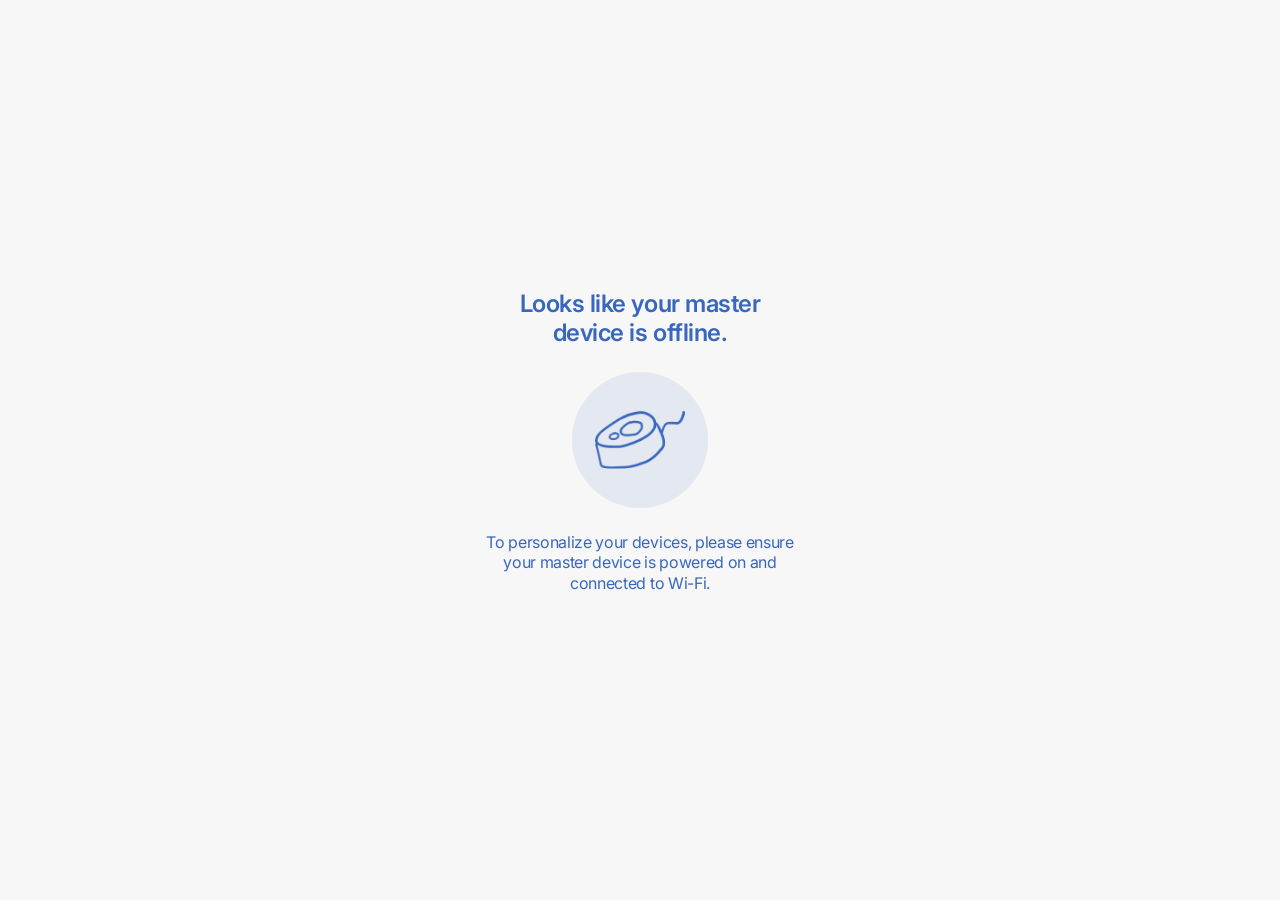
==== family-a.html @ ef5bc97f "Add files via upload" ====
<!DOCTYPE html>
<html lang="en">
<head>
  <meta charset="UTF-8">
  <meta name="viewport" content="width=device-width, initial-scale=1.0">
  <title>Photon Control - Family A</title>
  <link rel="preconnect" href="https://fonts.googleapis.com">
  <link rel="preconnect" href="https://fonts.gstatic.com" crossorigin>
  <link href="https://fonts.googleapis.com/css2?family=Inter:wght@300;400;500;600;700&display=swap" rel="stylesheet">
  <link rel="stylesheet" href="styles.css">
</head>
<body class="main-page" data-setup="0">
  <div id="loading-screen" class="loading-screen" aria-live="polite" aria-busy="true">
    <div class="loading-spinner"></div>
  </div>
  <div class="app">
    <!-- Master Offline: Blocked Entry (Figma 595:1750) - shown by default until API confirms master is online -->
    <div id="screen-master-offline" class="root screen">
      <div class="blocked-content">
        <h1 class="blocked-title">Looks like your master device is offline.</h1>
        <div class="blocked-illustration" aria-hidden="true">
          <div class="blocked-ellipse"></div>
          <img class="blocked-device-icon" src="assets/master-device.png" alt="">
        </div>
        <p class="blocked-message">To personalize your devices, please ensure your master device is powered on and connected to Wi-Fi.</p>
      </div>
    </div>

    <!-- Personalization Screen (592:1570, 628:2143, 631:2690, 632:2969, 632:2838) - hidden until master is online -->
    <div id="screen-personalize" class="root screen" hidden style="display: none;">
      <header class="welcome-section">
        <h1 class="welcome-title">Welcome!</h1>
        <p class="welcome-subtitle">Let's personalize your devices to respond to different emotional states.</p>
      </header>

      <!-- Unified card: Emotion + Light + Sound + Save (Figma 628:2143) -->
      <section class="card personalize-card">
        <div class="personalize-inner">
          <!-- Emotion — sentence + stacked picker (Figma ref. images 2–3) -->
          <div class="emotion-sentence" role="group" aria-label="Emotion to personalize">
            <p class="emotion-line emotion-line--pick">
              <span class="emotion-lead">When I'm feeling</span>
              <span class="emotion-stack">
                <button type="button" class="emotion-pick is-selected" data-emotion="positive" aria-pressed="true">positive,</button>
                <button type="button" class="emotion-pick" data-emotion="negative" aria-pressed="false">negative</button>
              </span>
            </p>
            <p class="emotion-line emotion-line--trail">I like...</p>
          </div>
          <!-- Light (or offline banner) -->
          <div class="personalize-subsection light-subsection" id="light-section">
            <div id="light-online-content">
              <h2 class="section-label" id="light-section-label">Light color</h2>
              <div class="light-slider-panel" id="light-controls">
                <div class="hue-slider-wrap" id="hue-slider-wrap">
                  <div class="hue-slider-plumb" id="hue-slider-plumb" aria-hidden="true"></div>
                  <input type="range" id="hue-slider" class="hue-slider" min="0" max="360" value="30" aria-label="Select light color from vivid to mellow">
                </div>
                <div class="hue-slider-end-labels">
                  <span>Vivid hue</span>
                  <span>Mellow tint</span>
                </div>
              </div>
            </div>
            <div class="offline-banner" id="light-offline-banner" hidden>
              <div class="offline-banner-text">
                <p>Your light device is offline.</p>
                <p>Plug it in to see the emotion.</p>
              </div>
              <img class="offline-icon light-icon" src="assets/light-device.png" alt="" width="90" height="60" aria-hidden="true">
            </div>
          </div>

          <!-- Sound (or offline banner) -->
          <div class="personalize-subsection sound-subsection" id="sound-section">
            <div id="sound-online-content">
              <h2 class="section-label" id="sound-section-label">Sound</h2>
              <div class="sound-slider-block" id="sound-controls">
                <div class="sound-slider-lane" id="sound-slider-lane">
                  <div class="sound-track-unified">
                    <div class="sound-screentone-strip" id="sound-screentone-strip">
                      <span class="sound-step" data-step="0"></span>
                      <span class="sound-step" data-step="1"></span>
                      <span class="sound-step" data-step="2"></span>
                      <span class="sound-step" data-step="3"></span>
                      <span class="sound-step" data-step="4"></span>
                      <span class="sound-step" data-step="5"></span>
                      <span class="sound-step" data-step="6"></span>
                      <span class="sound-step" data-step="7"></span>
                      <span class="sound-step" data-step="8"></span>
                    </div>
                    <div class="sound-slider-plumb" id="sound-slider-plumb" aria-hidden="true"></div>
                  </div>
                  <input type="range" id="sound-slider" class="sound-slider" min="0" max="8" step="1" value="0" aria-valuemin="0" aria-valuemax="8" aria-label="Sound from calm to intense" />
                </div>
                <div class="sound-end-labels">
                  <span>Calm sound</span>
                  <span>Intense noise</span>
                </div>
                <p class="sound-current-name" id="sound-current-name">Underwater</p>
              </div>
            </div>
            <div class="offline-banner" id="sound-offline-banner" hidden>
              <div class="offline-banner-text">
                <p>Your sound device is offline.</p>
                <p>Plug it in to hear the emotion.</p>
              </div>
              <img class="offline-icon sound-icon" src="assets/sound-device.png" alt="" width="104" height="53" aria-hidden="true">
            </div>
          </div>

          <!-- Save Button (inside card) -->
          <div class="save-section">
            <button type="button" class="save-btn" id="save-to-device">
              Save emotion
            </button>
            <p class="save-error" id="save-error" role="alert" hidden></p>
          </div>
        </div>
      </section>

      <!-- Info Link -->
      <div class="info-links">
        <a href="questions.html?return=family-a.html" class="info-link">Questions about the device?</a>
      </div>
    </div>
  </div>

  <script src="script.js"></script>
</body>
</html>
---- styles.css ----
/* ============================================
   Photon - Figma Design System
   ============================================ */

:root {
  --color-primary: #3967bd;
  --color-primary-border: rgba(57, 103, 189, 0.1);
  --color-primary-text: #3967bd;
  --color-white: #ffffff;
  --color-bg: #f7f7f7;
  --color-border: #d3dcec;
  --font-sans: 'Inter', -apple-system, BlinkMacSystemFont, sans-serif;
  --radius-sm: 4px;
  --radius-pill: 50px;
}

/* ============================================
   Base & Layout
   ============================================ */

*,
*::before,
*::after {
  box-sizing: border-box;
  margin: 0;
  padding: 0;
}

body {
  font-family: var(--font-sans);
  font-size: 16px;
  line-height: 1.3;
  color: var(--color-primary-text);
  background: var(--color-bg);
  min-height: 100vh;
}

body.main-page {
  overflow: hidden;
  height: 100vh;
}

body.questions-page {
  overflow: auto;
}

/* ============================================
   Loading Screen
   ============================================ */

.loading-screen {
  position: fixed;
  inset: 0;
  display: flex;
  align-items: center;
  justify-content: center;
  background: var(--color-bg);
  z-index: 9999;
  transition: opacity 0.2s ease-out;
}

.loading-screen.loading-done {
  opacity: 0;
  pointer-events: none;
}

.loading-spinner {
  width: 40px;
  height: 40px;
  border: 3px solid var(--color-border);
  border-top-color: var(--color-primary);
  border-radius: 50%;
  animation: loading-spin 0.8s linear infinite;
}

@keyframes loading-spin {
  to {
    transform: rotate(360deg);
  }
}

.app {
  min-height: 100vh;
  display: flex;
  flex-direction: column;
  align-items: center;
}

.root {
  width: 100%;
  max-width: 375px;
  min-height: 100vh;
  background: var(--color-bg);
  position: relative;
  padding: 24px 2px 40px;
}

/* ============================================
   Welcome Section
   ============================================ */

.welcome-section {
  margin-bottom: 24px;
}

.welcome-title {
  font-size: 24px;
  font-weight: 600;
  letter-spacing: -0.48px;
  color: var(--color-primary);
  line-height: 1.2;
  margin-bottom: 4px;
}

.welcome-subtitle {
  font-size: 24px;
  font-weight: 300;
  letter-spacing: -0.48px;
  color: var(--color-primary);
  line-height: 1.2;
  max-width: 280px;
}

/* ============================================
   Emotion — sentence + vertical word stack (Figma ref. images 2–3)
   ============================================ */

.emotion-sentence {
  padding: 20px 16px 18px;
  text-align: left;
  background: var(--color-white);
  border-bottom: 1px solid var(--color-primary-border);
}

.emotion-line {
  margin: 0;
  color: var(--color-primary);
  letter-spacing: -0.32px;
}

.emotion-line--pick {
  display: flex;
  flex-wrap: wrap;
  align-items: flex-start;
  gap: 6px 8px;
  font-size: 17px;
  font-weight: 400;
  line-height: 1.35;
}

.emotion-lead {
  color: var(--color-primary);
  opacity: 0.92;
}

.emotion-stack {
  display: inline-flex;
  flex-direction: column;
  align-items: flex-start;
  gap: 2px;
  vertical-align: top;
}

.emotion-pick {
  display: block;
  margin: 0;
  padding: 0;
  border: none;
  background: none;
  font: inherit;
  letter-spacing: -0.34px;
  cursor: pointer;
  text-align: left;
  line-height: 1.15;
  color: var(--color-primary);
  transition: color 0.15s ease, opacity 0.15s ease;
}

.emotion-pick.is-selected {
  font-weight: 700;
  color: #2a4d9e;
  opacity: 1;
}

.emotion-pick:not(.is-selected) {
  font-weight: 400;
  opacity: 0.38;
}

.emotion-pick:not(.is-selected):hover {
  opacity: 0.55;
}

.emotion-line--trail {
  margin-top: 10px;
  font-size: 17px;
  font-weight: 400;
  color: var(--color-primary);
  opacity: 0.92;
}

/* ============================================
   Cards - Unified Personalization (Figma 628:2143)
   ============================================ */

.card {
  border: 1px solid var(--color-primary-border);
  border-radius: var(--radius-sm);
  margin-bottom: 12px;
  overflow: hidden;
}

.personalize-card {
  padding: 0;
  background: #e4e9f1;
}

.personalize-inner {
  display: flex;
  flex-direction: column;
}

.personalize-subsection {
  padding: 32px 14px;
  display: flex;
  flex-direction: column;
  justify-content: center;
}

/* Light — pale yellow panel + hue (Figma ref. image 5) */
.light-subsection {
  --light-overlay: var(--light-bg-color, rgba(213, 113, 235, 0.2));
  background-color: #fcf7e6;
  background-image:
    linear-gradient(var(--light-overlay), var(--light-overlay)),
    radial-gradient(circle, rgba(57, 103, 189, 0.05) 1px, transparent 1px);
  background-size: auto, 14px 14px;
  min-height: 200px;
}

.light-subsection.light-offline {
  background: transparent !important;
}

/* Sound — dot grid panel (Figma ref. image 4) */
.sound-subsection {
  background: #e8ecf4;
  background-image: radial-gradient(circle, rgba(57, 103, 189, 0.07) 1px, transparent 1px);
  background-size: 14px 14px;
  min-height: 200px;
}

.sound-subsection.sound-offline {
  background: transparent !important;
}

.personalize-card .save-section {
  padding: 0 0 0;
  margin-bottom: 0;
}

/* Admin: Ignore sensor */
.admin-section {
  padding: 16px 14px 24px;
  border-top: 1px solid var(--color-primary-border);
}

.admin-checkbox {
  display: flex;
  align-items: center;
  gap: 10px;
  font-size: 14px;
  font-weight: 500;
  color: var(--color-primary);
  letter-spacing: -0.28px;
  cursor: pointer;
}

.admin-checkbox input {
  width: 18px;
  height: 18px;
  accent-color: var(--color-primary);
}

.admin-hint {
  font-size: 12px;
  color: var(--color-primary);
  opacity: 0.8;
  margin-top: 6px;
  margin-left: 28px;
}

.personalize-card .save-btn {
  width: 100%;
  height: 48px;
  padding: 10px 0;
  border-radius: 0 0 var(--radius-sm) var(--radius-sm);
  font-weight: 500;
}

.section-label {
  font-size: 16px;
  font-weight: 400;
  letter-spacing: -0.32px;
  color: var(--color-primary);
  margin-bottom: 12px;
}

/* ============================================
   Light slider — vivid → mellow + sticker + plumb (Figma ref. image 5)
   ============================================ */

.light-slider-panel {
  display: flex;
  flex-direction: column;
  gap: 10px;
  width: 100%;
}

.hue-slider-wrap {
  position: relative;
  --hue-pct: 8.33%;
  width: 100%;
  padding: 4px 0 8px;
}

.hue-slider-plumb {
  position: absolute;
  left: var(--hue-pct);
  top: 18px;
  width: 2px;
  height: 48px;
  transform: translateX(-50%);
  background: rgba(255, 255, 255, 0.95);
  border-radius: 1px;
  box-shadow: 0 0 0 1px rgba(0, 0, 0, 0.06);
  pointer-events: none;
  z-index: 1;
}

.hue-slider-end-labels {
  display: flex;
  justify-content: space-between;
  font-size: 13px;
  font-weight: 500;
  letter-spacing: -0.26px;
  color: var(--color-primary);
  opacity: 0.88;
  padding: 0 4px;
}

.hue-slider {
  -webkit-appearance: none;
  appearance: none;
  width: 100%;
  height: 48px;
  border-radius: 22px;
  background: linear-gradient(
    to right,
    hsl(0, 85%, 62%),
    hsl(30, 85%, 62%),
    hsl(60, 80%, 58%),
    hsl(120, 70%, 52%),
    hsl(200, 75%, 55%),
    hsl(280, 70%, 62%),
    hsl(330, 85%, 68%)
  );
  outline: none;
  cursor: pointer;
  position: relative;
  z-index: 2;
  box-shadow: inset 0 1px 3px rgba(0, 0, 0, 0.08);
}

.hue-slider::-webkit-slider-runnable-track {
  height: 48px;
  border-radius: 22px;
}

.hue-slider::-moz-range-track {
  height: 48px;
  border-radius: 22px;
}

.hue-slider::-webkit-slider-thumb {
  -webkit-appearance: none;
  appearance: none;
  width: 56px;
  height: 56px;
  margin-top: -4px;
  border-radius: 14px;
  background: url('assets/light-slider-sticker.png') center / contain no-repeat;
  border: none;
  filter: drop-shadow(0 3px 10px rgba(57, 103, 189, 0.35));
  cursor: grab;
}

.hue-slider::-webkit-slider-thumb:hover {
  transform: scale(1.04);
}

.hue-slider::-moz-range-thumb {
  width: 56px;
  height: 56px;
  border-radius: 14px;
  background: url('assets/light-slider-sticker.png') center / contain no-repeat;
  border: none;
  filter: drop-shadow(0 3px 10px rgba(57, 103, 189, 0.35));
  cursor: grab;
}

/* ============================================
   Sound — unified screentone track + sticker + plumb (Figma ref. image 4)
   ============================================ */

.sound-slider-block {
  display: flex;
  flex-direction: column;
  gap: 6px;
  width: 100%;
}

.sound-slider-lane {
  --sound-pct: 0%;
  position: relative;
  width: 100%;
  padding: 8px 0 4px;
}

.sound-track-unified {
  position: relative;
  height: 44px;
  border-radius: 14px;
  overflow: hidden;
  margin-bottom: -30px;
  z-index: 0;
  box-shadow: inset 0 0 0 1px rgba(57, 103, 189, 0.12);
}

.sound-screentone-strip {
  display: grid;
  grid-template-columns: repeat(9, 1fr);
  gap: 0;
  height: 100%;
  pointer-events: none;
}

.sound-step {
  min-height: 100%;
  background-color: rgba(57, 103, 189, 0.07);
  background-image: radial-gradient(circle, rgba(57, 103, 189, 0.5) 1px, transparent 1px);
  transition: opacity 0.15s ease, background-color 0.15s ease;
}

.sound-step:nth-child(1) { background-size: 10px 10px; opacity: 0.7; }
.sound-step:nth-child(2) { background-size: 9px 9px; opacity: 0.74; }
.sound-step:nth-child(3) { background-size: 8px 8px; opacity: 0.78; }
.sound-step:nth-child(4) { background-size: 7px 7px; opacity: 0.82; }
.sound-step:nth-child(5) { background-size: 6px 6px; opacity: 0.86; }
.sound-step:nth-child(6) { background-size: 5px 5px; opacity: 0.88; }
.sound-step:nth-child(7) { background-size: 4px 4px; opacity: 0.91; }
.sound-step:nth-child(8) { background-size: 4px 4px; opacity: 0.94; }
.sound-step:nth-child(9) { background-size: 3px 3px; opacity: 0.97; }

.sound-step.is-active {
  background-color: rgba(57, 103, 189, 0.16);
  opacity: 1;
}

.sound-slider-plumb {
  position: absolute;
  left: var(--sound-pct);
  top: 0;
  bottom: 0;
  width: 2px;
  transform: translateX(-50%);
  background: rgba(255, 255, 255, 0.96);
  box-shadow: 0 0 0 1px rgba(57, 103, 189, 0.12);
  pointer-events: none;
  z-index: 1;
}

.sound-slider {
  -webkit-appearance: none;
  appearance: none;
  width: 100%;
  height: 56px;
  background: transparent;
  outline: none;
  cursor: pointer;
  position: relative;
  z-index: 2;
  margin: 0;
}

.sound-slider::-webkit-slider-runnable-track {
  height: 44px;
  background: transparent;
  border-radius: 14px;
}

.sound-slider::-webkit-slider-thumb {
  -webkit-appearance: none;
  appearance: none;
  width: 58px;
  height: 58px;
  margin-top: -7px;
  border-radius: 14px;
  background: url('assets/sound-slider-sticker.png') center / contain no-repeat;
  border: none;
  filter: drop-shadow(0 3px 10px rgba(57, 103, 189, 0.4));
  cursor: grab;
}

.sound-slider::-moz-range-track {
  height: 44px;
  background: transparent;
  border-radius: 14px;
}

.sound-slider::-moz-range-thumb {
  width: 58px;
  height: 58px;
  border: none;
  border-radius: 14px;
  background: url('assets/sound-slider-sticker.png') center / contain no-repeat;
  filter: drop-shadow(0 3px 10px rgba(57, 103, 189, 0.4));
  cursor: grab;
}

.sound-end-labels {
  display: flex;
  justify-content: space-between;
  font-size: 13px;
  font-weight: 500;
  letter-spacing: -0.26px;
  color: var(--color-primary);
  opacity: 0.88;
  padding: 6px 4px 0;
}

.sound-current-name {
  text-align: center;
  font-size: 15px;
  font-weight: 600;
  letter-spacing: -0.3px;
  color: var(--color-primary);
  margin: 6px 0 0;
}

/* ============================================
   Sound Section - Chip Style (legacy; chips removed from HTML)
   ============================================ */

.track-list {
  display: flex;
  flex-wrap: wrap;
  gap: 4px;
}

.track-chip {
  display: inline-flex;
  align-items: center;
  justify-content: center;
  padding: 10px 12px;
  border: 1px solid var(--color-primary-border);
  border-radius: var(--radius-pill);
  background: var(--color-white);
  font-family: inherit;
  font-size: 16px;
  font-weight: 400;
  letter-spacing: -0.32px;
  color: var(--color-primary);
  cursor: pointer;
  transition: background 0.2s, border-color 0.2s, color 0.2s;
}

.track-chip:hover {
  background: rgba(57, 103, 189, 0.06);
}

.track-chip.selected {
  background: var(--color-primary);
  border-color: var(--color-primary);
  color: var(--color-white);
  font-weight: 500;
}

/* ============================================
   Save Section
   ============================================ */

.save-section {
  margin-bottom: 24px;
}

.save-btn {
  width: 100%;
  padding: 16px 24px;
  border: none;
  border-radius: var(--radius-sm);
  background: var(--color-primary);
  color: var(--color-white);
  font-family: inherit;
  font-size: 16px;
  font-weight: 600;
  letter-spacing: -0.32px;
  cursor: pointer;
  transition: opacity 0.2s, transform 0.15s;
}

.save-btn:hover:not(:disabled) {
  opacity: 0.9;
  transform: translateY(-1px);
}

.save-btn:disabled {
  opacity: 0.7;
  cursor: not-allowed;
}

.save-error {
  font-size: 14px;
  color: #dc2626;
  margin-top: 8px;
  word-break: break-word;
}

/* ============================================
   Info Links - plain text (Figma 592:1730)
   ============================================ */

.info-links {
  display: flex;
  justify-content: center;
  align-items: center;
  padding: 10px;
}

.info-link {
  font-family: inherit;
  font-size: 16px;
  font-weight: 400;
  letter-spacing: -0.32px;
  color: var(--color-primary);
  text-decoration: none;
  text-align: center;
  transition: opacity 0.2s;
}

.info-link:hover {
  opacity: 0.85;
  text-decoration: underline;
}

/* ============================================
   Master Offline - Blocked Screen (Figma 595:1750)
   ============================================ */

.screen[hidden] {
  display: none !important;
}

#screen-master-offline {
  display: flex;
  align-items: center;
  justify-content: center;
  min-height: 100vh;
}

.blocked-content {
  display: flex;
  flex-direction: column;
  align-items: center;
  justify-content: center;
  text-align: center;
  padding: 24px 16px;
  width: 100%;
  max-width: 343px;
}

.blocked-title {
  font-size: 24px;
  font-weight: 600;
  letter-spacing: -0.48px;
  color: var(--color-primary);
  line-height: 1.2;
  max-width: 343px;
  margin: 0 0 24px 0;
}

.blocked-illustration {
  position: relative;
  display: flex;
  align-items: center;
  justify-content: center;
  width: 136px;
  height: 136px;
  margin: 0 0 24px 0;
  flex-shrink: 0;
}

.blocked-ellipse {
  position: absolute;
  inset: 0;
  width: 100%;
  height: 100%;
  border-radius: 50%;
  background: rgba(57, 103, 189, 0.1);
}

.blocked-device-icon {
  position: relative;
  width: 90px;
  height: 60px;
  object-fit: contain;
}

.blocked-message {
  font-size: 16px;
  font-weight: 400;
  letter-spacing: -0.32px;
  color: var(--color-primary);
  line-height: 1.3;
  max-width: 343px;
  margin: 0;
}

/* ============================================
   Offline Banners (631:2690, 632:2969, 632:2838)
   ============================================ */

.offline-banner {
  display: flex;
  align-items: center;
  justify-content: space-between;
  padding: 24px 14px;
  gap: 16px;
  min-height: 143px;
}


.offline-banner-text {
  flex: 1 1 0;
  min-width: 0;
  max-width: none;
}

.offline-banner p {
  font-size: 14px;
  font-weight: 400;
  letter-spacing: -0.28px;
  color: var(--color-primary);
  line-height: 1.3;
  margin: 0;
}

.offline-banner p + p {
  margin-top: 4px;
}

.offline-icon {
  flex-shrink: 0;
}

.offline-icon.light-icon {
  width: 90px;
  height: 60px;
  object-fit: contain;
}

.offline-icon.sound-icon {
  width: 104px;
  height: 53px;
  object-fit: contain;
}

/* When showing offline banner, hide controls and section labels */
.light-subsection .hue-picker-container.offline-hidden,
.light-subsection .section-label.offline-hidden,
.sound-subsection .track-list.offline-hidden,
.sound-subsection .section-label.offline-hidden {
  display: none !important;
}

/* Save button - No devices available (631:2690) */
.save-btn.save-disabled {
  background: rgba(57, 103, 189, 0.5);
  cursor: not-allowed;
}

.save-btn.save-disabled:hover {
  opacity: 1;
  transform: none;
}

/* ============================================
   Questions Page (632:3157)
   ============================================ */

.questions-page {
  padding-bottom: 48px;
}

.back-link {
  display: block;
  font-size: 16px;
  font-weight: 400;
  letter-spacing: -0.32px;
  color: var(--color-primary);
  text-decoration: none;
  margin-bottom: 40px;
}

.back-link:hover {
  text-decoration: underline;
}

.questions-section {
  margin-bottom: 48px;
}

.questions-title {
  font-size: 24px;
  font-weight: 600;
  letter-spacing: -0.48px;
  color: var(--color-primary);
  line-height: 1.2;
  margin-bottom: 13px;
}

.questions-body {
  font-size: 16px;
  font-weight: 400;
  letter-spacing: -0.32px;
  color: var(--color-primary);
  line-height: 1.3;
  margin-bottom: 13px;
}

.questions-body a {
  color: var(--color-primary);
  text-decoration: underline;
}

.questions-body a:hover {
  opacity: 0.85;
}

.device-list {
  display: flex;
  flex-direction: column;
  gap: 30px;
  margin-top: 30px;
}

.device-item {
  display: flex;
  align-items: center;
  gap: 30px;
}

.device-icon-wrap {
  display: flex;
  flex-direction: column;
  align-items: center;
  gap: 14px;
  min-width: 99px;
  position: relative;
}

.device-ellipse {
  position: absolute;
  top: -8px;
  left: 50%;
  transform: translateX(-50%);
  width: 83px;
  height: 84px;
  border-radius: 50%;
  background: rgba(57, 103, 189, 0.08);
}

.device-icon {
  color: var(--color-primary);
  position: relative;
  z-index: 1;
}

.device-name {
  font-size: 16px;
  font-weight: 600;
  letter-spacing: -0.32px;
  color: var(--color-primary);
  position: relative;
  z-index: 1;
}

.device-desc {
  flex: 1;
  font-size: 16px;
  font-weight: 400;
  letter-spacing: -0.32px;
  color: var(--color-primary);
  line-height: 1.3;
  margin: 0;
  max-width: 185px;
}

.diagram {
  margin: 24px 0;
  background: #f7f7f7;
  overflow: hidden;
}

.diagram svg {
  width: 100%;
  height: auto;
  display: block;
}

.diagram-img {
  width: 100%;
  height: auto;
  display: block;
  object-fit: contain;
}

.step-list {
  display: flex;
  flex-direction: column;
  gap: 12px;
  margin-top: 16px;
}

.step-item {
  display: flex;
  align-items: flex-start;
  gap: 15px;
  padding: 16px 10px;
  border: 1px solid rgba(57, 103, 189, 0.2);
  border-radius: 8px;
}

.step-num {
  flex-shrink: 0;
  width: 25px;
  height: 25px;
  display: flex;
  align-items: center;
  justify-content: center;
  background: var(--color-primary);
  color: var(--color-white);
  font-size: 14px;
  font-weight: 800;
  letter-spacing: -0.28px;
  border-radius: 50%;
}

.step-item p {
  flex: 1;
  margin: 0;
  font-size: 16px;
  font-weight: 400;
  letter-spacing: -0.32px;
  color: var(--color-primary);
  line-height: 1.3;
}
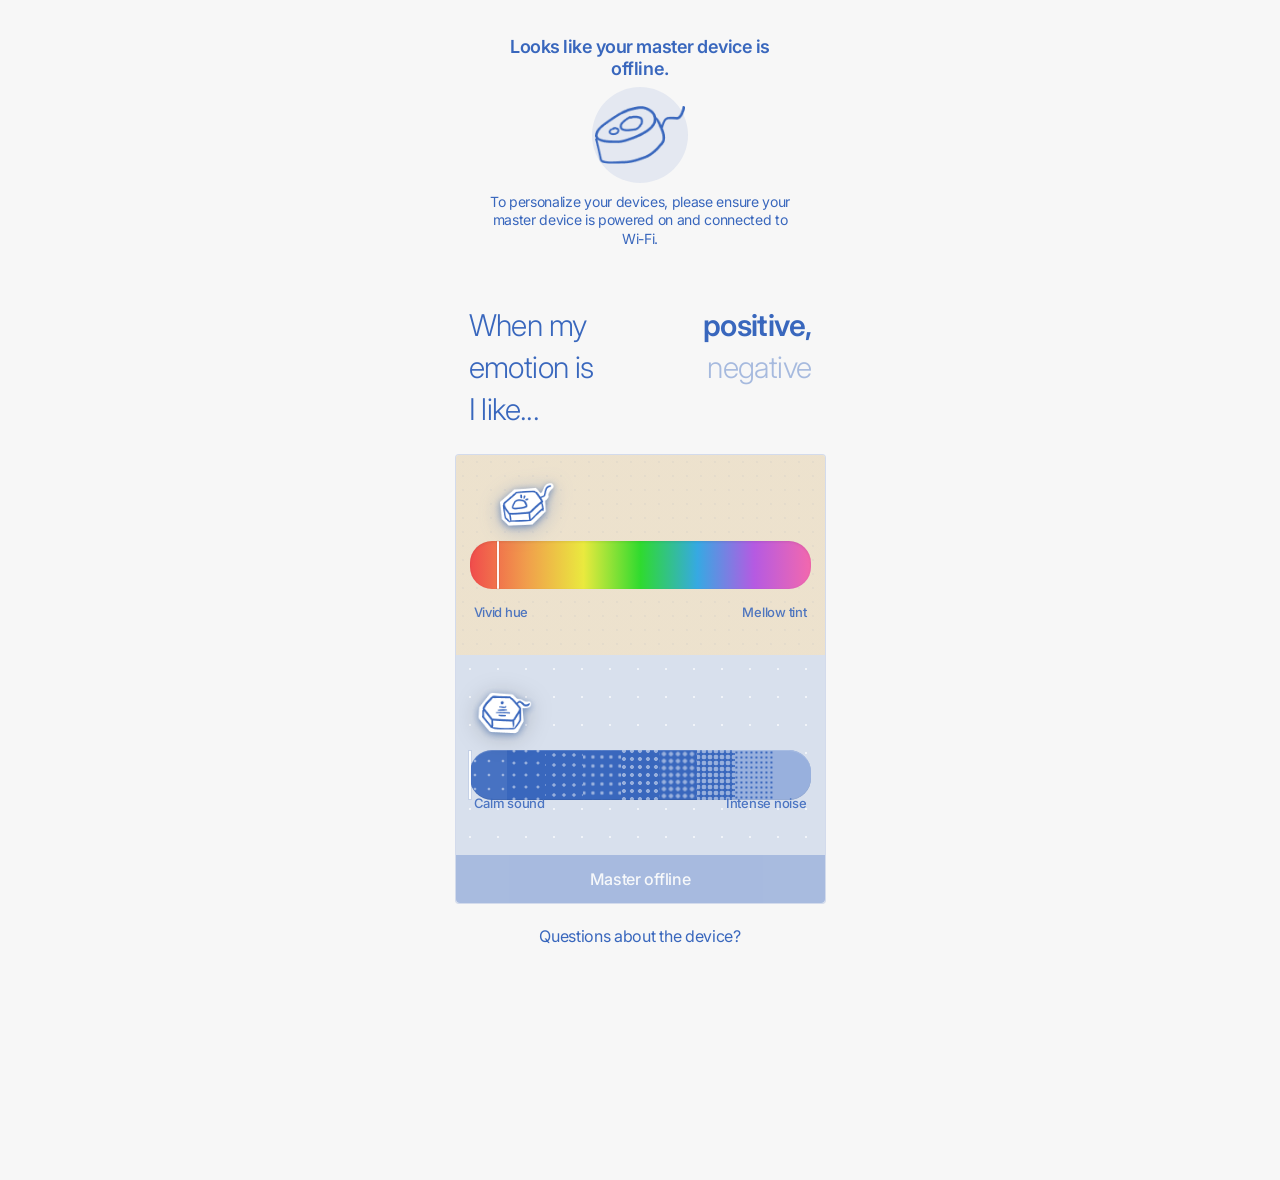
==== commit 599e5215: "Add files via upload" ====
--- a/family-a.html
+++ b/family-a.html
@@ -28,29 +28,24 @@
 
     <!-- Personalization Screen (592:1570, 628:2143, 631:2690, 632:2969, 632:2838) - hidden until master is online -->
     <div id="screen-personalize" class="root screen" hidden style="display: none;">
-      <header class="welcome-section">
-        <h1 class="welcome-title">Welcome!</h1>
-        <p class="welcome-subtitle">Let's personalize your devices to respond to different emotional states.</p>
-      </header>
+      <!-- Emotion hero (replaces welcome block; Figma ref. image 2) -->
+      <div class="emotion-sentence" role="group" aria-label="Emotion to personalize">
+        <p class="emotion-line emotion-line--pick">
+          <span class="emotion-lead">When my emotion is</span>
+          <span class="emotion-stack">
+            <button type="button" class="emotion-pick is-selected" data-emotion="positive" aria-pressed="true">positive,</button>
+            <button type="button" class="emotion-pick" data-emotion="negative" aria-pressed="false">negative</button>
+          </span>
+        </p>
+        <p class="emotion-line emotion-line--trail">I like...</p>
+      </div>
 
-      <!-- Unified card: Emotion + Light + Sound + Save (Figma 628:2143) -->
+      <!-- Unified card: Light + Sound + Save -->
       <section class="card personalize-card">
         <div class="personalize-inner">
-          <!-- Emotion — sentence + stacked picker (Figma ref. images 2–3) -->
-          <div class="emotion-sentence" role="group" aria-label="Emotion to personalize">
-            <p class="emotion-line emotion-line--pick">
-              <span class="emotion-lead">When I'm feeling</span>
-              <span class="emotion-stack">
-                <button type="button" class="emotion-pick is-selected" data-emotion="positive" aria-pressed="true">positive,</button>
-                <button type="button" class="emotion-pick" data-emotion="negative" aria-pressed="false">negative</button>
-              </span>
-            </p>
-            <p class="emotion-line emotion-line--trail">I like...</p>
-          </div>
           <!-- Light (or offline banner) -->
           <div class="personalize-subsection light-subsection" id="light-section">
             <div id="light-online-content">
-              <h2 class="section-label" id="light-section-label">Light color</h2>
               <div class="light-slider-panel" id="light-controls">
                 <div class="hue-slider-wrap" id="hue-slider-wrap">
                   <div class="hue-slider-plumb" id="hue-slider-plumb" aria-hidden="true"></div>
@@ -74,7 +69,6 @@
           <!-- Sound (or offline banner) -->
           <div class="personalize-subsection sound-subsection" id="sound-section">
             <div id="sound-online-content">
-              <h2 class="section-label" id="sound-section-label">Sound</h2>
               <div class="sound-slider-block" id="sound-controls">
                 <div class="sound-slider-lane" id="sound-slider-lane">
                   <div class="sound-track-unified">
@@ -89,15 +83,14 @@
                       <span class="sound-step" data-step="7"></span>
                       <span class="sound-step" data-step="8"></span>
                     </div>
-                    <div class="sound-slider-plumb" id="sound-slider-plumb" aria-hidden="true"></div>
                   </div>
+                  <div class="sound-slider-plumb" id="sound-slider-plumb" aria-hidden="true"></div>
                   <input type="range" id="sound-slider" class="sound-slider" min="0" max="8" step="1" value="0" aria-valuemin="0" aria-valuemax="8" aria-label="Sound from calm to intense" />
                 </div>
                 <div class="sound-end-labels">
                   <span>Calm sound</span>
                   <span>Intense noise</span>
                 </div>
-                <p class="sound-current-name" id="sound-current-name">Underwater</p>
               </div>
             </div>
             <div class="offline-banner" id="sound-offline-banner" hidden>
--- a/styles.css
+++ b/styles.css
@@ -4,12 +4,15 @@
 
 :root {
   --color-primary: #3967bd;
+  --dark-blue: #3967bd;
   --color-primary-border: rgba(57, 103, 189, 0.1);
   --color-primary-text: #3967bd;
   --color-white: #ffffff;
   --color-bg: #f7f7f7;
   --color-border: #d3dcec;
   --font-sans: 'Inter', -apple-system, BlinkMacSystemFont, sans-serif;
+  /* Figma “Inter Display” → Inter on web */
+  --font-display: 'Inter', 'Inter Display', -apple-system, BlinkMacSystemFont, sans-serif;
   --radius-sm: 4px;
   --radius-pill: 50px;
 }
@@ -96,7 +99,7 @@
 }
 
 /* ============================================
-   Welcome Section
+   Welcome-style header (calibration & other secondary pages)
    ============================================ */
 
 .welcome-section {
@@ -118,47 +121,63 @@
   letter-spacing: -0.48px;
   color: var(--color-primary);
   line-height: 1.2;
-  max-width: 280px;
-}
-
-/* ============================================
-   Emotion — sentence + vertical word stack (Figma ref. images 2–3)
+  max-width: 320px;
+}
+
+/* ============================================
+   Emotion — hero sentence (Figma: replaces welcome on family pages; ref. image 2)
+   Typography: Inter Display style — 300 body, 600 selected word
    ============================================ */
 
 .emotion-sentence {
-  padding: 20px 16px 18px;
+  padding: 0 14px 20px;
+  margin-bottom: 4px;
   text-align: left;
-  background: var(--color-white);
-  border-bottom: 1px solid var(--color-primary-border);
+  background: transparent;
+  font-family: var(--font-display);
+  font-size: 30px;
+  font-style: normal;
+  font-weight: 300;
+  line-height: 42px;
+  letter-spacing: -0.6px;
+  color: var(--dark-blue, #3967bd);
+  font-optical-sizing: auto;
 }
 
 .emotion-line {
   margin: 0;
-  color: var(--color-primary);
-  letter-spacing: -0.32px;
+  color: var(--dark-blue, #3967bd);
+  letter-spacing: -0.6px;
+  font-weight: 300;
 }
 
 .emotion-line--pick {
   display: flex;
-  flex-wrap: wrap;
+  flex-wrap: nowrap;
   align-items: flex-start;
-  gap: 6px 8px;
-  font-size: 17px;
-  font-weight: 400;
-  line-height: 1.35;
+  justify-content: space-between;
+  gap: 8px 16px;
+  width: 100%;
+  max-width: 100%;
+  box-sizing: border-box;
+  font-size: inherit;
+  font-weight: 300;
+  line-height: 42px;
 }
 
 .emotion-lead {
-  color: var(--color-primary);
-  opacity: 0.92;
+  flex: 0 1 auto;
+  color: var(--dark-blue, #3967bd);
+  font-weight: 300;
 }
 
 .emotion-stack {
-  display: inline-flex;
+  display: flex;
   flex-direction: column;
-  align-items: flex-start;
-  gap: 2px;
-  vertical-align: top;
+  align-items: flex-end;
+  flex: 0 0 auto;
+  gap: 0;
+  text-align: right;
 }
 
 .emotion-pick {
@@ -167,36 +186,52 @@
   padding: 0;
   border: none;
   background: none;
-  font: inherit;
-  letter-spacing: -0.34px;
+  font-family: inherit;
+  font-size: inherit;
+  font-style: normal;
+  line-height: 42px;
+  letter-spacing: -0.6px;
   cursor: pointer;
-  text-align: left;
-  line-height: 1.15;
-  color: var(--color-primary);
-  transition: color 0.15s ease, opacity 0.15s ease;
+  text-align: right;
+  color: var(--dark-blue, #3967bd);
+  transition: opacity 0.15s ease;
 }
 
 .emotion-pick.is-selected {
-  font-weight: 700;
-  color: #2a4d9e;
+  order: 0;
+  font-weight: 600;
+  color: var(--dark-blue, #3967bd);
   opacity: 1;
 }
 
 .emotion-pick:not(.is-selected) {
-  font-weight: 400;
-  opacity: 0.38;
+  order: 1;
+  font-weight: 300;
+  opacity: 0.42;
 }
 
 .emotion-pick:not(.is-selected):hover {
-  opacity: 0.55;
+  opacity: 0.6;
 }
 
 .emotion-line--trail {
-  margin-top: 10px;
-  font-size: 17px;
-  font-weight: 400;
-  color: var(--color-primary);
-  opacity: 0.92;
+  margin-top: 0;
+  font-size: inherit;
+  font-weight: 300;
+  line-height: 42px;
+  letter-spacing: -0.6px;
+  color: var(--dark-blue, #3967bd);
+}
+
+@media (max-width: 400px) {
+  .emotion-line--pick {
+    flex-wrap: wrap;
+    justify-content: flex-start;
+  }
+
+  .emotion-stack {
+    margin-left: auto;
+  }
 }
 
 /* ============================================
@@ -242,11 +277,18 @@
   background: transparent !important;
 }
 
-/* Sound — dot grid panel (Figma ref. image 4) */
+/* Sound — panel; dot density follows slider (set via --sound-card-* from script.js) */
 .sound-subsection {
-  background: #e8ecf4;
-  background-image: radial-gradient(circle, rgba(57, 103, 189, 0.07) 1px, transparent 1px);
-  background-size: 14px 14px;
+  --sound-card-cell: 22px;
+  --sound-card-dot: 1.2px;
+  background-color: #d8e0ed;
+  background-image: radial-gradient(
+    circle,
+    rgba(255, 255, 255, 0.65) var(--sound-card-dot),
+    transparent calc(var(--sound-card-dot) + 0.45px)
+  );
+  background-size: var(--sound-card-cell) var(--sound-card-cell);
+  transition: background-size 0.18s ease;
   min-height: 200px;
 }
 
@@ -321,40 +363,23 @@
   position: relative;
   --hue-pct: 8.33%;
   width: 100%;
-  padding: 4px 0 8px;
-}
-
-.hue-slider-plumb {
+  /* Room above track for sticker + vertical plumb (sticker sits in padding, not on bar) */
+  padding: 52px 0 8px;
+  isolation: isolate;
+}
+
+/* Gradient bar behind plumb + thumb (input paints on top with transparent track) */
+.hue-slider-wrap::before {
+  content: '';
   position: absolute;
-  left: var(--hue-pct);
-  top: 18px;
-  width: 2px;
-  height: 48px;
-  transform: translateX(-50%);
-  background: rgba(255, 255, 255, 0.95);
-  border-radius: 1px;
-  box-shadow: 0 0 0 1px rgba(0, 0, 0, 0.06);
-  pointer-events: none;
-  z-index: 1;
-}
-
-.hue-slider-end-labels {
-  display: flex;
-  justify-content: space-between;
-  font-size: 13px;
-  font-weight: 500;
-  letter-spacing: -0.26px;
-  color: var(--color-primary);
-  opacity: 0.88;
-  padding: 0 4px;
-}
-
-.hue-slider {
-  -webkit-appearance: none;
-  appearance: none;
-  width: 100%;
+  left: 0;
+  right: 0;
+  top: 52px;
   height: 48px;
   border-radius: 22px;
+  z-index: 0;
+  pointer-events: none;
+  box-shadow: inset 0 1px 3px rgba(0, 0, 0, 0.08);
   background: linear-gradient(
     to right,
     hsl(0, 85%, 62%),
@@ -365,30 +390,67 @@
     hsl(280, 70%, 62%),
     hsl(330, 85%, 68%)
   );
+}
+
+.hue-slider-plumb {
+  position: absolute;
+  left: var(--hue-pct);
+  top: 52px;
+  width: 2px;
+  height: 48px;
+  transform: translateX(-50%);
+  background: rgba(255, 255, 255, 0.95);
+  border-radius: 1px;
+  box-shadow: 0 0 0 1px rgba(0, 0, 0, 0.06);
+  pointer-events: none;
+  z-index: 1;
+}
+
+.hue-slider-end-labels {
+  display: flex;
+  justify-content: space-between;
+  font-size: 13px;
+  font-weight: 500;
+  letter-spacing: -0.26px;
+  color: var(--color-primary);
+  opacity: 0.88;
+  padding: 0 4px;
+}
+
+.hue-slider {
+  -webkit-appearance: none;
+  appearance: none;
+  width: 100%;
+  height: 40px;
+  border-radius: 22px;
+  background: transparent;
   outline: none;
   cursor: pointer;
   position: relative;
   z-index: 2;
-  box-shadow: inset 0 1px 3px rgba(0, 0, 0, 0.08);
 }
 
 .hue-slider::-webkit-slider-runnable-track {
-  height: 48px;
+  height: 40px;
   border-radius: 22px;
+  background: transparent;
 }
 
 .hue-slider::-moz-range-track {
-  height: 48px;
+  height: 40px;
   border-radius: 22px;
+  background: transparent;
 }
 
 .hue-slider::-webkit-slider-thumb {
   -webkit-appearance: none;
   appearance: none;
-  width: 56px;
-  height: 56px;
-  margin-top: -4px;
-  border-radius: 14px;
+  width: 70px;
+  min-width: 70px;
+  height: 70px;
+  /* Pull thumb above track so sticker clears the bar (40px track; 70px thumb) */
+  margin-top: -70px;
+  border-radius: 16px;
   background: url('assets/light-slider-sticker.png') center / contain no-repeat;
   border: none;
   filter: drop-shadow(0 3px 10px rgba(57, 103, 189, 0.35));
@@ -396,13 +458,15 @@
 }
 
 .hue-slider::-webkit-slider-thumb:hover {
-  transform: scale(1.04);
+  transform: scale(1.03);
 }
 
 .hue-slider::-moz-range-thumb {
-  width: 56px;
-  height: 56px;
-  border-radius: 14px;
+  width: 70px;
+  min-width: 70px;
+  height: 70px;
+  margin-top: -70px;
+  border-radius: 16px;
   background: url('assets/light-slider-sticker.png') center / contain no-repeat;
   border: none;
   filter: drop-shadow(0 3px 10px rgba(57, 103, 189, 0.35));
@@ -424,17 +488,22 @@
   --sound-pct: 0%;
   position: relative;
   width: 100%;
-  padding: 8px 0 4px;
+  padding: 52px 0 8px;
+  isolation: isolate;
 }
 
 .sound-track-unified {
   position: relative;
-  height: 44px;
-  border-radius: 14px;
+  height: 50px;
+  border-radius: 22px;
   overflow: hidden;
-  margin-bottom: -30px;
+  margin-bottom: -50px;
   z-index: 0;
-  box-shadow: inset 0 0 0 1px rgba(57, 103, 189, 0.12);
+  background: var(--dark-blue, #3967bd);
+  box-shadow:
+    inset 0 1px 0 rgba(255, 255, 255, 0.15),
+    inset 0 -1px 0 rgba(0, 0, 0, 0.08);
+  pointer-events: none;
 }
 
 .sound-screentone-strip {
@@ -445,86 +514,91 @@
   pointer-events: none;
 }
 
+/* Light dots on blue: sparse small dots (calm) → dense larger dots (intense) */
 .sound-step {
   min-height: 100%;
-  background-color: rgba(57, 103, 189, 0.07);
-  background-image: radial-gradient(circle, rgba(57, 103, 189, 0.5) 1px, transparent 1px);
-  transition: opacity 0.15s ease, background-color 0.15s ease;
-}
-
-.sound-step:nth-child(1) { background-size: 10px 10px; opacity: 0.7; }
-.sound-step:nth-child(2) { background-size: 9px 9px; opacity: 0.74; }
-.sound-step:nth-child(3) { background-size: 8px 8px; opacity: 0.78; }
-.sound-step:nth-child(4) { background-size: 7px 7px; opacity: 0.82; }
-.sound-step:nth-child(5) { background-size: 6px 6px; opacity: 0.86; }
-.sound-step:nth-child(6) { background-size: 5px 5px; opacity: 0.88; }
-.sound-step:nth-child(7) { background-size: 4px 4px; opacity: 0.91; }
-.sound-step:nth-child(8) { background-size: 4px 4px; opacity: 0.94; }
-.sound-step:nth-child(9) { background-size: 3px 3px; opacity: 0.97; }
+  background-color: transparent;
+  background-image: radial-gradient(circle, rgba(255, 255, 255, 0.48) var(--sd-r, 1.5px), transparent calc(var(--sd-r, 1.5px) + 0.6px));
+  background-position: center;
+  opacity: 1;
+}
+
+.sound-step:nth-child(1) { --sd-r: 1.1px; background-size: 14px 14px; }
+.sound-step:nth-child(2) { --sd-r: 1.2px; background-size: 12px 12px; }
+.sound-step:nth-child(3) { --sd-r: 1.35px; background-size: 10px 10px; }
+.sound-step:nth-child(4) { --sd-r: 1.5px; background-size: 9px 9px; }
+.sound-step:nth-child(5) { --sd-r: 1.65px; background-size: 8px 8px; }
+.sound-step:nth-child(6) { --sd-r: 1.85px; background-size: 7px 7px; }
+.sound-step:nth-child(7) { --sd-r: 2.05px; background-size: 6px 6px; }
+.sound-step:nth-child(8) { --sd-r: 2.25px; background-size: 5px 5px; }
+.sound-step:nth-child(9) { --sd-r: 2.5px; background-size: 4px 4px; }
 
 .sound-step.is-active {
-  background-color: rgba(57, 103, 189, 0.16);
-  opacity: 1;
-}
-
+  background-color: rgba(255, 255, 255, 0.07);
+}
+
+/* Plumb is a sibling of the track (see HTML) so it stacks above the blue bar but below the thumb */
 .sound-slider-plumb {
   position: absolute;
   left: var(--sound-pct);
-  top: 0;
-  bottom: 0;
+  top: 53px;
   width: 2px;
+  height: 48px;
   transform: translateX(-50%);
   background: rgba(255, 255, 255, 0.96);
   box-shadow: 0 0 0 1px rgba(57, 103, 189, 0.12);
   pointer-events: none;
-  z-index: 1;
+  z-index: 2;
 }
 
 .sound-slider {
   -webkit-appearance: none;
   appearance: none;
   width: 100%;
-  height: 56px;
+  height: 20px;
   background: transparent;
   outline: none;
   cursor: pointer;
   position: relative;
-  z-index: 2;
+  z-index: 3;
   margin: 0;
 }
 
 .sound-slider::-webkit-slider-runnable-track {
-  height: 44px;
+  height: 20px;
   background: transparent;
-  border-radius: 14px;
+  border-radius: 16px;
 }
 
 .sound-slider::-webkit-slider-thumb {
   -webkit-appearance: none;
   appearance: none;
-  width: 58px;
-  height: 58px;
-  margin-top: -7px;
-  border-radius: 14px;
+  width: 70px;
+  min-width: 70px;
+  height: 70px;
+  margin-top: -70px;
+  border-radius: 16px;
   background: url('assets/sound-slider-sticker.png') center / contain no-repeat;
   border: none;
-  filter: drop-shadow(0 3px 10px rgba(57, 103, 189, 0.4));
+  filter: drop-shadow(0 3px 12px rgba(0, 0, 0, 0.2));
   cursor: grab;
 }
 
 .sound-slider::-moz-range-track {
-  height: 44px;
+  height: 20px;
   background: transparent;
-  border-radius: 14px;
+  border-radius: 16px;
 }
 
 .sound-slider::-moz-range-thumb {
-  width: 58px;
-  height: 58px;
+  width: 70px;
+  min-width: 70px;
+  height: 70px;
+  margin-top: -70px;
   border: none;
-  border-radius: 14px;
+  border-radius: 16px;
   background: url('assets/sound-slider-sticker.png') center / contain no-repeat;
-  filter: drop-shadow(0 3px 10px rgba(57, 103, 189, 0.4));
+  filter: drop-shadow(0 3px 12px rgba(0, 0, 0, 0.2));
   cursor: grab;
 }
 
@@ -537,15 +611,6 @@
   color: var(--color-primary);
   opacity: 0.88;
   padding: 6px 4px 0;
-}
-
-.sound-current-name {
-  text-align: center;
-  font-size: 15px;
-  font-weight: 600;
-  letter-spacing: -0.3px;
-  color: var(--color-primary);
-  margin: 6px 0 0;
 }
 
 /* ============================================
@@ -668,6 +733,34 @@
   min-height: 100vh;
 }
 
+/* Master ping failed: show warning strip + allow personalize (localStorage + sliders) */
+body.personalize-master-unreachable {
+  overflow: auto;
+  height: auto;
+  min-height: 100vh;
+}
+
+body.personalize-master-unreachable #screen-master-offline {
+  min-height: unset;
+  padding: 12px 16px 8px;
+  flex-shrink: 0;
+}
+
+body.personalize-master-unreachable #screen-master-offline .blocked-illustration {
+  width: 96px;
+  height: 96px;
+  margin-bottom: 10px;
+}
+
+body.personalize-master-unreachable #screen-master-offline .blocked-title {
+  font-size: 18px;
+  margin-bottom: 8px;
+}
+
+body.personalize-master-unreachable #screen-master-offline .blocked-message {
+  font-size: 14px;
+}
+
 .blocked-content {
   display: flex;
   flex-direction: column;
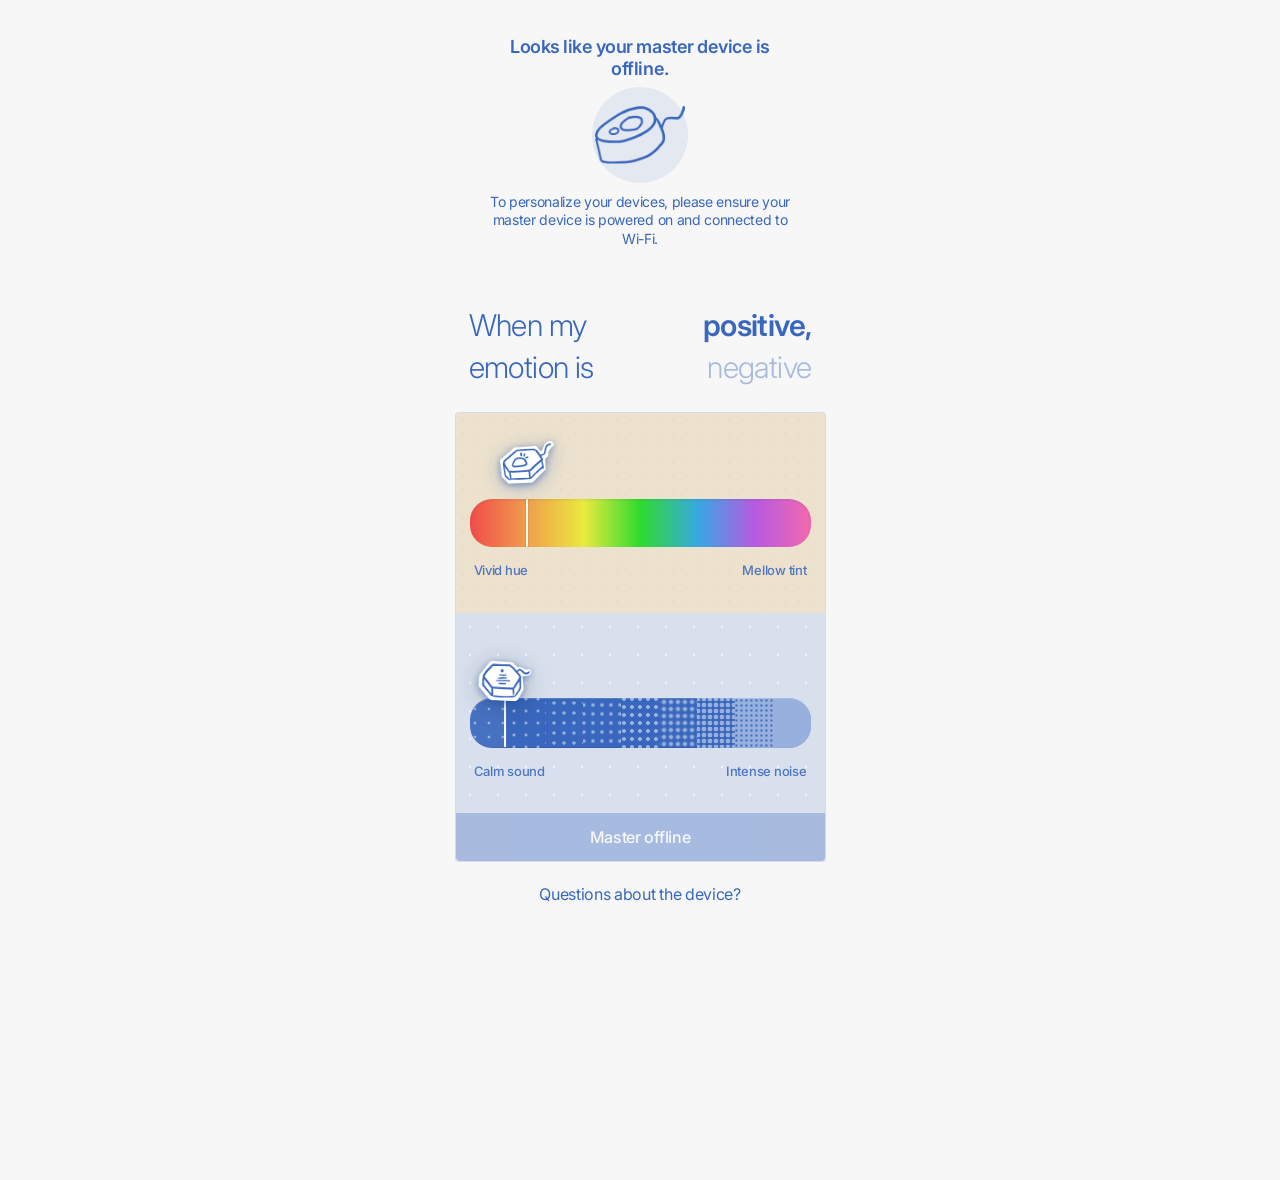
==== commit 0eab0460: "Add files via upload" ====
--- a/family-a.html
+++ b/family-a.html
@@ -37,7 +37,6 @@
             <button type="button" class="emotion-pick" data-emotion="negative" aria-pressed="false">negative</button>
           </span>
         </p>
-        <p class="emotion-line emotion-line--trail">I like...</p>
       </div>
 
       <!-- Unified card: Light + Sound + Save -->
--- a/styles.css
+++ b/styles.css
@@ -212,15 +212,6 @@
 
 .emotion-pick:not(.is-selected):hover {
   opacity: 0.6;
-}
-
-.emotion-line--trail {
-  margin-top: 0;
-  font-size: inherit;
-  font-weight: 300;
-  line-height: 42px;
-  letter-spacing: -0.6px;
-  color: var(--dark-blue, #3967bd);
 }
 
 @media (max-width: 400px) {
@@ -497,7 +488,7 @@
   height: 50px;
   border-radius: 22px;
   overflow: hidden;
-  margin-bottom: -50px;
+  margin-bottom: -30px;
   z-index: 0;
   background: var(--dark-blue, #3967bd);
   box-shadow:
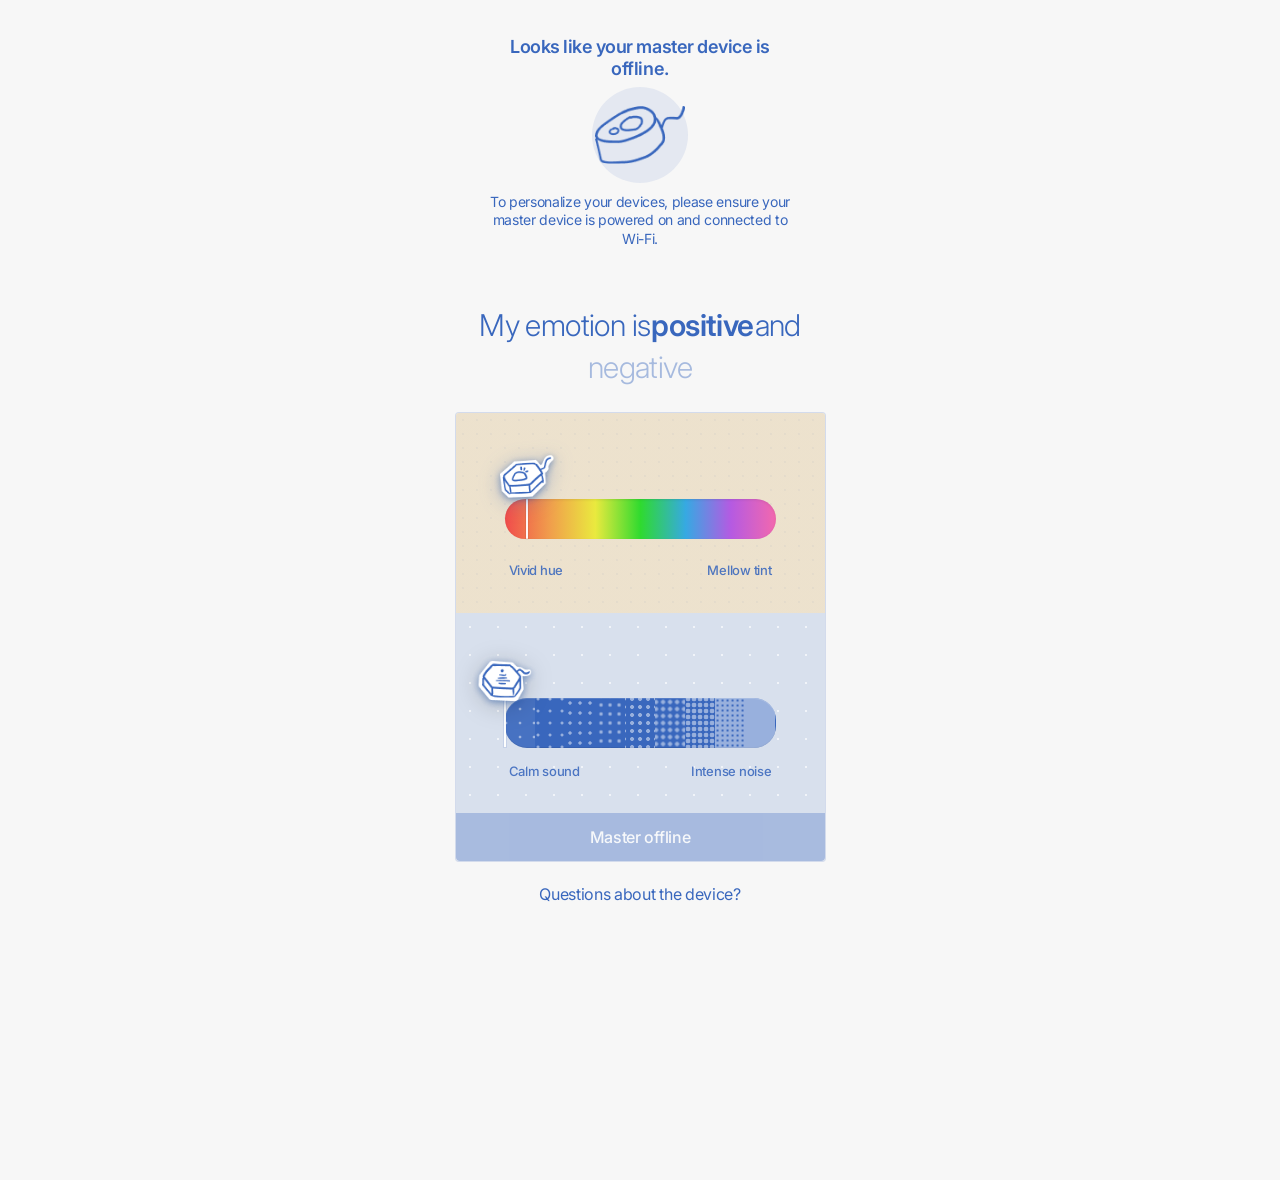
==== commit 693b2a59: "Add files via upload" ====
--- a/family-a.html
+++ b/family-a.html
@@ -29,13 +29,9 @@
     <!-- Personalization Screen (592:1570, 628:2143, 631:2690, 632:2969, 632:2838) - hidden until master is online -->
     <div id="screen-personalize" class="root screen" hidden style="display: none;">
       <!-- Emotion hero (replaces welcome block; Figma ref. image 2) -->
-      <div class="emotion-sentence" role="group" aria-label="Emotion to personalize">
-        <p class="emotion-line emotion-line--pick">
-          <span class="emotion-lead">When my emotion is</span>
-          <span class="emotion-stack">
-            <button type="button" class="emotion-pick is-selected" data-emotion="positive" aria-pressed="true">positive,</button>
-            <button type="button" class="emotion-pick" data-emotion="negative" aria-pressed="false">negative</button>
-          </span>
+      <div class="emotion-sentence" role="group" aria-label="My emotion is positive and negative">
+        <p class="emotion-line emotion-line--title">
+          <span class="emotion-lead">My emotion is </span><button type="button" class="emotion-pick is-selected" data-emotion="positive" aria-pressed="true">positive</button><span class="emotion-lead"> and </span><button type="button" class="emotion-pick" data-emotion="negative" aria-pressed="false">negative</button>
         </p>
       </div>
 
--- a/styles.css
+++ b/styles.css
@@ -132,7 +132,7 @@
 .emotion-sentence {
   padding: 0 14px 20px;
   margin-bottom: 4px;
-  text-align: left;
+  text-align: center;
   background: transparent;
   font-family: var(--font-display);
   font-size: 30px;
@@ -151,12 +151,12 @@
   font-weight: 300;
 }
 
-.emotion-line--pick {
-  display: flex;
-  flex-wrap: nowrap;
-  align-items: flex-start;
-  justify-content: space-between;
-  gap: 8px 16px;
+.emotion-line--title {
+  display: flex;
+  flex-wrap: wrap;
+  align-items: baseline;
+  justify-content: center;
+  gap: 0;
   width: 100%;
   max-width: 100%;
   box-sizing: border-box;
@@ -166,24 +166,14 @@
 }
 
 .emotion-lead {
-  flex: 0 1 auto;
   color: var(--dark-blue, #3967bd);
   font-weight: 300;
 }
 
-.emotion-stack {
-  display: flex;
-  flex-direction: column;
-  align-items: flex-end;
-  flex: 0 0 auto;
-  gap: 0;
-  text-align: right;
-}
-
 .emotion-pick {
-  display: block;
+  display: inline;
   margin: 0;
-  padding: 0;
+  padding: 0 1px;
   border: none;
   background: none;
   font-family: inherit;
@@ -192,20 +182,18 @@
   line-height: 42px;
   letter-spacing: -0.6px;
   cursor: pointer;
-  text-align: right;
+  text-align: inherit;
   color: var(--dark-blue, #3967bd);
-  transition: opacity 0.15s ease;
+  transition: opacity 0.15s ease, font-weight 0.15s ease;
 }
 
 .emotion-pick.is-selected {
-  order: 0;
   font-weight: 600;
   color: var(--dark-blue, #3967bd);
   opacity: 1;
 }
 
 .emotion-pick:not(.is-selected) {
-  order: 1;
   font-weight: 300;
   opacity: 0.42;
 }
@@ -215,13 +203,8 @@
 }
 
 @media (max-width: 400px) {
-  .emotion-line--pick {
-    flex-wrap: wrap;
-    justify-content: flex-start;
-  }
-
-  .emotion-stack {
-    margin-left: auto;
+  .emotion-line--title {
+    justify-content: center;
   }
 }
 
@@ -344,6 +327,8 @@
    ============================================ */
 
 .light-slider-panel {
+  /* Half of 70px thumb — inset painted track so bar ends match thumb center travel */
+  --slider-thumb-half: 35px;
   display: flex;
   flex-direction: column;
   gap: 10px;
@@ -363,10 +348,10 @@
 .hue-slider-wrap::before {
   content: '';
   position: absolute;
-  left: 0;
-  right: 0;
+  left: var(--slider-thumb-half);
+  right: var(--slider-thumb-half);
   top: 52px;
-  height: 48px;
+  height: 40px;
   border-radius: 22px;
   z-index: 0;
   pointer-events: none;
@@ -388,7 +373,7 @@
   left: var(--hue-pct);
   top: 52px;
   width: 2px;
-  height: 48px;
+  height: 40px;
   transform: translateX(-50%);
   background: rgba(255, 255, 255, 0.95);
   border-radius: 1px;
@@ -405,7 +390,7 @@
   letter-spacing: -0.26px;
   color: var(--color-primary);
   opacity: 0.88;
-  padding: 0 4px;
+  padding: 0 calc(4px + var(--slider-thumb-half));
 }
 
 .hue-slider {
@@ -439,8 +424,8 @@
   width: 70px;
   min-width: 70px;
   height: 70px;
-  /* Pull thumb above track so sticker clears the bar (40px track; 70px thumb) */
-  margin-top: -70px;
+  /* Slightly less pull-up than sound so sticker sits closer to the bar (matches 40px track) */
+  margin-top: -56px;
   border-radius: 16px;
   background: url('assets/light-slider-sticker.png') center / contain no-repeat;
   border: none;
@@ -456,7 +441,7 @@
   width: 70px;
   min-width: 70px;
   height: 70px;
-  margin-top: -70px;
+  margin-top: -56px;
   border-radius: 16px;
   background: url('assets/light-slider-sticker.png') center / contain no-repeat;
   border: none;
@@ -469,6 +454,7 @@
    ============================================ */
 
 .sound-slider-block {
+  --slider-thumb-half: 35px;
   display: flex;
   flex-direction: column;
   gap: 6px;
@@ -488,6 +474,9 @@
   height: 50px;
   border-radius: 22px;
   overflow: hidden;
+  width: calc(100% - (2 * var(--slider-thumb-half)));
+  margin-left: var(--slider-thumb-half);
+  margin-right: var(--slider-thumb-half);
   margin-bottom: -30px;
   z-index: 0;
   background: var(--dark-blue, #3967bd);
@@ -601,7 +590,7 @@
   letter-spacing: -0.26px;
   color: var(--color-primary);
   opacity: 0.88;
-  padding: 6px 4px 0;
+  padding: 6px calc(4px + var(--slider-thumb-half)) 0;
 }
 
 /* ============================================
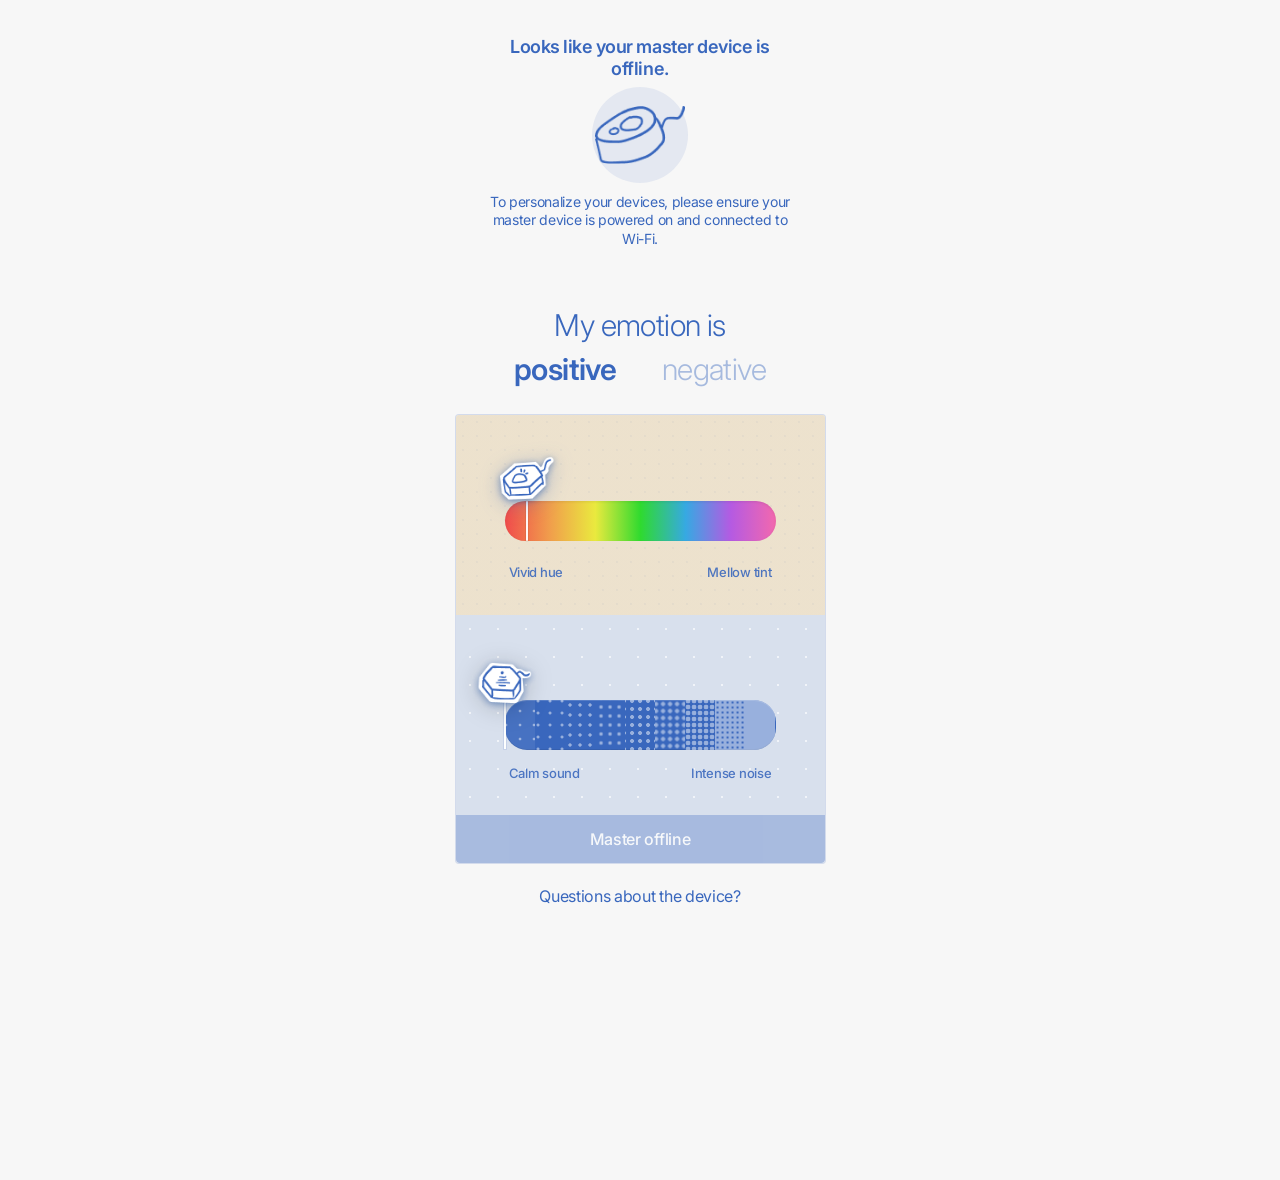
==== commit 57323318: "Add files via upload" ====
--- a/family-a.html
+++ b/family-a.html
@@ -29,9 +29,13 @@
     <!-- Personalization Screen (592:1570, 628:2143, 631:2690, 632:2969, 632:2838) - hidden until master is online -->
     <div id="screen-personalize" class="root screen" hidden style="display: none;">
       <!-- Emotion hero (replaces welcome block; Figma ref. image 2) -->
-      <div class="emotion-sentence" role="group" aria-label="My emotion is positive and negative">
+      <div class="emotion-sentence" role="group" aria-label="My emotion is positive or negative">
         <p class="emotion-line emotion-line--title">
-          <span class="emotion-lead">My emotion is </span><button type="button" class="emotion-pick is-selected" data-emotion="positive" aria-pressed="true">positive</button><span class="emotion-lead"> and </span><button type="button" class="emotion-pick" data-emotion="negative" aria-pressed="false">negative</button>
+          <span class="emotion-lead emotion-lead--head">My emotion is</span>
+          <span class="emotion-picks">
+            <button type="button" class="emotion-pick is-selected" data-emotion="positive" aria-pressed="true">positive</button>
+            <button type="button" class="emotion-pick" data-emotion="negative" aria-pressed="false">negative</button>
+          </span>
         </p>
       </div>
 
--- a/styles.css
+++ b/styles.css
@@ -153,10 +153,9 @@
 
 .emotion-line--title {
   display: flex;
-  flex-wrap: wrap;
-  align-items: baseline;
-  justify-content: center;
-  gap: 0;
+  flex-direction: column;
+  align-items: center;
+  gap: 2px;
   width: 100%;
   max-width: 100%;
   box-sizing: border-box;
@@ -165,15 +164,29 @@
   line-height: 42px;
 }
 
+.emotion-lead--head {
+  display: block;
+  width: 100%;
+  text-align: center;
+}
+
+.emotion-picks {
+  display: flex;
+  flex-wrap: wrap;
+  align-items: baseline;
+  justify-content: center;
+  gap: 0.5em 1.25em;
+}
+
 .emotion-lead {
   color: var(--dark-blue, #3967bd);
   font-weight: 300;
 }
 
 .emotion-pick {
-  display: inline;
+  display: inline-block;
   margin: 0;
-  padding: 0 1px;
+  padding: 0 4px;
   border: none;
   background: none;
   font-family: inherit;
@@ -203,8 +216,8 @@
 }
 
 @media (max-width: 400px) {
-  .emotion-line--title {
-    justify-content: center;
+  .emotion-picks {
+    gap: 0.35em 1em;
   }
 }
 
